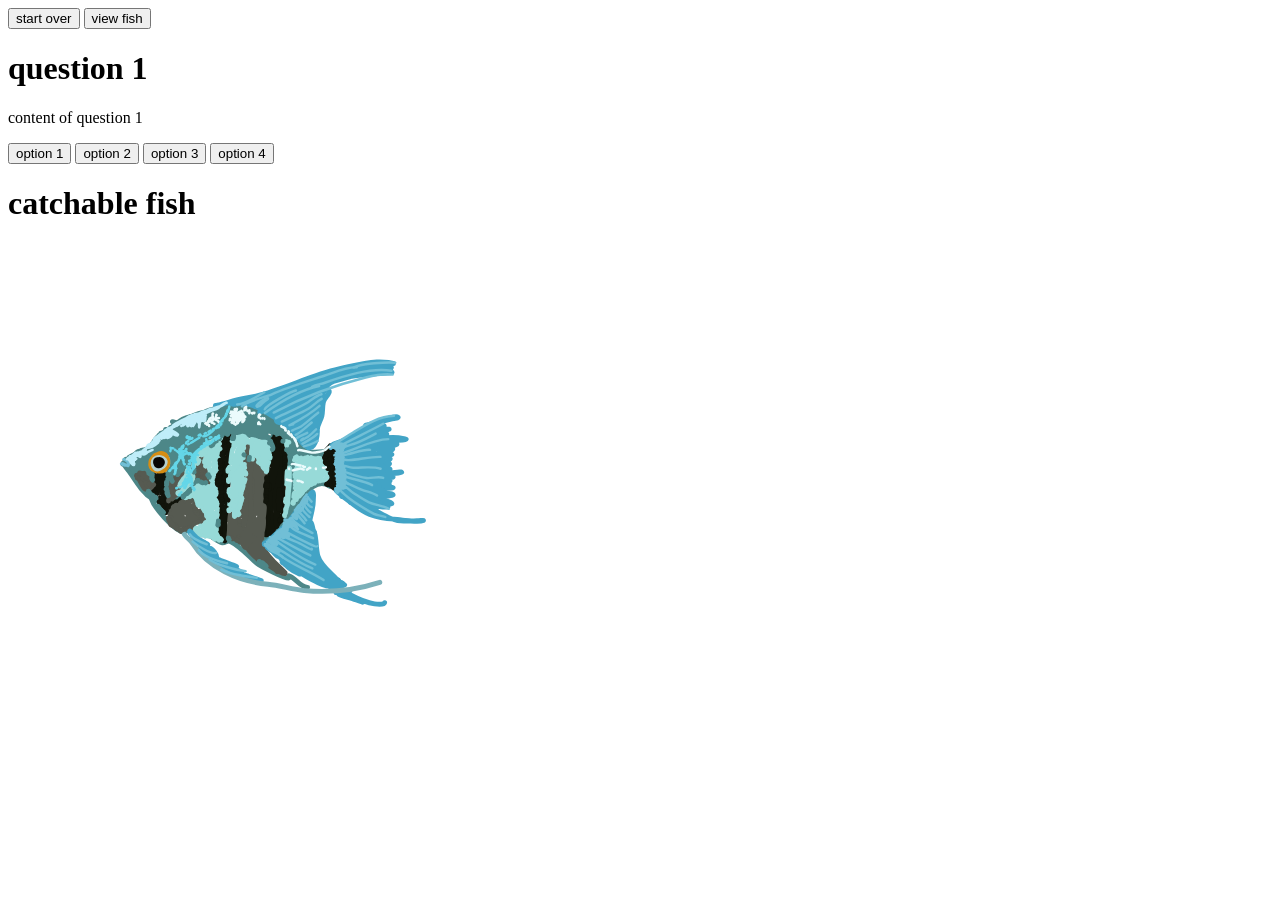
==== questions/q1.html @ 26abf4ce "preliminary working version of quiz pages" ====
<!doctype html>
<html lang="en">

<!--
WRITTEN BY: jennie simonson
EMAIL: jennie.simonson2@gmail.com
-->

<head>
  <meta charset="utf-8">
  <meta name="author" content="Jennie Simonson">
  <meta name="description" content="home page of vday project">
  <link rel="stylesheet" href="style.css">
  <meta name="viewport" content="width=device-width, initial-scale=1.0">
  <script src="../js/fishData.js"></script>
   <!-- you would also link to Bootstrap here! -->
  <title>gunnar</title>
</head>

<body data-correct = 'a' data-fish = "angelfish">

  <nav class="navbar">
    <div id="restart">
        <button id="start-over">start over</button>
        <button onclick="saveCurrentQuestion(); window.location.href='../tank/fish_tank.html';">view fish</button>
    </div>  
  </nav>
  <div class="question_box">
    <h1>question 1</h1>
    <p>content of question 1</p>
    <button data-answer="a" onclick="window.location.href='q2.html';">option 1</button>
    <button data-answer="b">option 2</button>
    <button data-answer="c">option 3</button>
    <button data-answer="d">option 4</button>
    <!-- <ul>
        <li><a href="q2.html">option 1</a></li>
        <li><a>option 2</a></li>
        <li><a>option 3</a></li>
        <li><a>option 4</a></li>
    </ul> -->
  </div>
  <div class="catch">
    <h1>catchable fish</h1>
    <img width="500" height="500" src="..\resources\angelfish.svg"></img>
  </div>
  <script src="../js/app.js" defer></script>
</body>
</html>
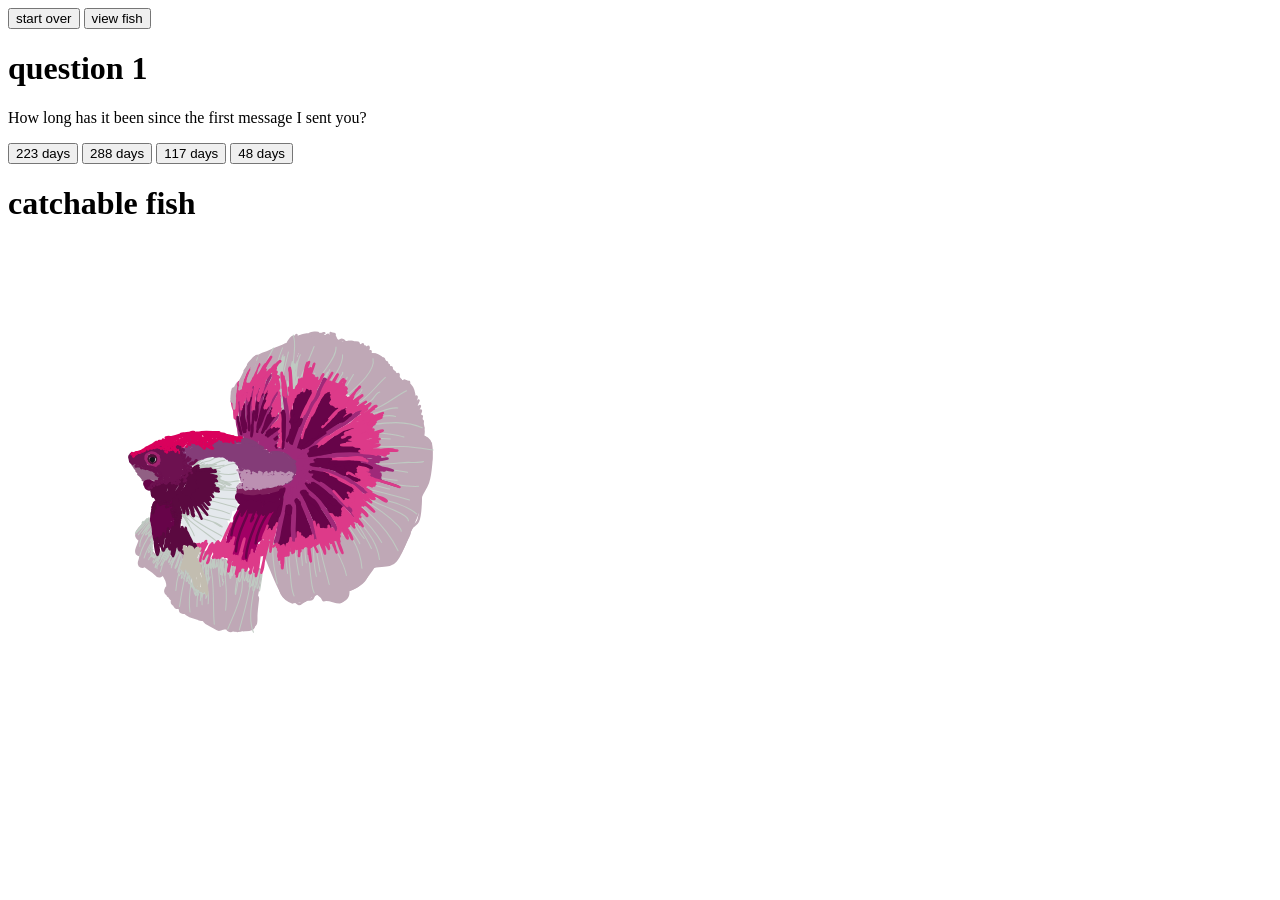
==== commit 1e64d629: "added questions" ====
--- a/questions/q1.html
+++ b/questions/q1.html
@@ -17,7 +17,7 @@
   <title>gunnar</title>
 </head>
 
-<body data-correct = 'a' data-fish = "angelfish">
+<body data-correct = 'a' data-fish = "betta">
 
   <nav class="navbar">
     <div id="restart">
@@ -27,21 +27,16 @@
   </nav>
   <div class="question_box">
     <h1>question 1</h1>
-    <p>content of question 1</p>
-    <button data-answer="a" onclick="window.location.href='q2.html';">option 1</button>
-    <button data-answer="b">option 2</button>
-    <button data-answer="c">option 3</button>
-    <button data-answer="d">option 4</button>
-    <!-- <ul>
-        <li><a href="q2.html">option 1</a></li>
-        <li><a>option 2</a></li>
-        <li><a>option 3</a></li>
-        <li><a>option 4</a></li>
-    </ul> -->
+    <p>How long has it been since the first message I sent you?</p>
+    <button data-answer="a" onclick="window.location.href='q2.html';">223 days</button>
+    <button data-answer="b">288 days</button>
+    <button data-answer="c">117 days</button>
+    <button data-answer="d">48 days</button>
+
   </div>
   <div class="catch">
     <h1>catchable fish</h1>
-    <img width="500" height="500" src="..\resources\angelfish.svg"></img>
+    <img width="500" height="500" src="..\resources\betta.svg"></img>
   </div>
   <script src="../js/app.js" defer></script>
 </body>
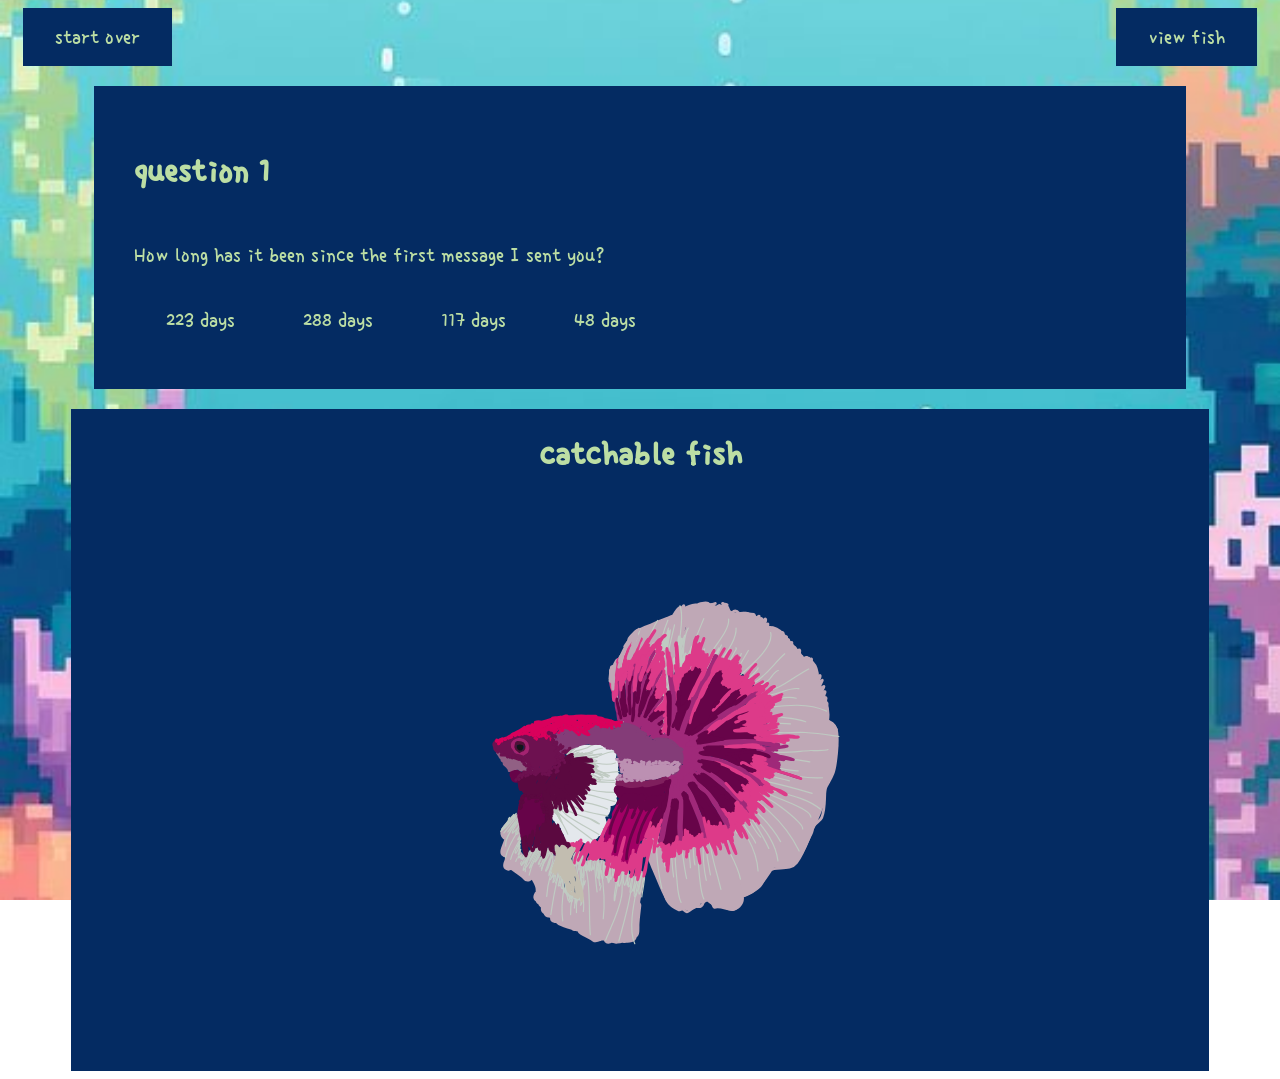
==== commit 899dfcd2: "css styling completed and animation for fish tank completed" ====
--- a/questions/q1.html
+++ b/questions/q1.html
@@ -10,11 +10,10 @@
   <meta charset="utf-8">
   <meta name="author" content="Jennie Simonson">
   <meta name="description" content="home page of vday project">
-  <link rel="stylesheet" href="style.css">
   <meta name="viewport" content="width=device-width, initial-scale=1.0">
   <script src="../js/fishData.js"></script>
-   <!-- you would also link to Bootstrap here! -->
-  <title>gunnar</title>
+  <link rel="stylesheet" href="../style.css">
+  <title>gunnar q1</title>
 </head>
 
 <body data-correct = 'a' data-fish = "betta">
@@ -32,11 +31,10 @@
     <button data-answer="b">288 days</button>
     <button data-answer="c">117 days</button>
     <button data-answer="d">48 days</button>
-
   </div>
   <div class="catch">
     <h1>catchable fish</h1>
-    <img width="500" height="500" src="..\resources\betta.svg"></img>
+    <img src="..\resources\betta.svg"></img>
   </div>
   <script src="../js/app.js" defer></script>
 </body>
--- a/style.css
+++ b/style.css
@@ -0,0 +1,313 @@
+@font-face {
+  font-family: "SingleDay";
+  src: url("fonts/SingleDay-Regular.ttf") format("truetype");
+  font-weight: 400;
+  font-style: normal;
+  font-display: swap;
+}
+
+body {
+    background-image: url("resources/9f99ee32c0e7153e31b110bfcc7be877.jpg");
+    background-size: cover;
+    background-attachment: fixed;
+    background-position: center;
+}
+
+h1 {
+    font-size: 36px;
+    font-family: "SingleDay", cursive;
+    color: #bcdea4;
+    background-color: #042b62;
+    display: inline-block;
+}
+
+p {
+    font-size: 22px;
+    font-family: "SingleDay", cursive;
+}
+
+li {
+    font-size: 22px;
+    font-family: "SingleDay", cursive;   
+}
+
+button{
+    background-color: #042b62;
+    border: none;
+    padding: 15px 32px;
+    text-align: center;
+    text-decoration: none;
+    display: inline-block;
+    font-size: 22px;
+    color: #bcdea4;
+    font-family: "SingleDay", cursive;
+}
+
+.navbar{
+    position: sticky;
+    font-family: "SingleDay", cursive;
+    display: flex;
+    justify-content: space-between;
+    align-items: center;
+    padding: 0 15px;
+}
+
+#main_note {
+    font-family: "SingleDay", cursive;
+    background-color: #042b62;
+    color: #bcdea4;
+    padding: 15px 15px;
+    margin: 15px;
+}
+
+#restart {
+    width: 100%;
+    display: flex;
+    justify-content: space-between;
+    align-items: center;
+}
+
+#start {
+    display: flex;
+    justify-content: flex-end;
+    padding: 15px;
+}
+
+.question_box {
+    font-family: "SingleDay", cursive;
+    background-color: #042b62;
+    color: #bcdea4;
+    padding: 40px;
+    margin: 20px;
+    width: 80%;
+    margin-left: auto;
+    margin-right: auto;
+}
+
+.catch {
+    background-color: #042b62;
+    color: #bcdea4;
+    display: flex;
+    justify-content: center;
+    align-items: center;
+    flex-direction: column;
+    width: 90%;
+    margin-left: auto;
+    margin-right: auto;
+}
+
+img {
+    max-width: 50%;
+    height: auto;
+    display: block;
+}
+
+#fish-tank {
+    background: linear-gradient(180deg, #0a4a8a 0%, #042b62 50%, #1a5fa8 100%);
+    border: 8px solid #8b7355;
+    border-radius: 10px;
+    padding: 20px;
+    margin: 20px auto;
+    width: 85%;
+    height: 400px;
+    position: relative;
+    overflow: hidden;
+    box-shadow: inset 0 0 20px rgba(0, 0, 0, 0.5), 0 8px 16px rgba(0, 0, 0, 0.3);
+}
+
+#fish-tank::before {
+    content: '';
+    position: absolute;
+    top: 0;
+    left: 0;
+    right: 0;
+    bottom: 0;
+    background: 
+        radial-gradient(circle at 20% 30%, rgba(255, 255, 255, 0.1) 0%, transparent 50%),
+        radial-gradient(circle at 80% 70%, rgba(255, 255, 255, 0.05) 0%, transparent 50%);
+    pointer-events: none;
+    z-index: 1;
+}
+
+.fish {
+    position: absolute;
+    width: 80px;
+    height: 80px;
+    object-fit: contain;
+    animation: swim 8s infinite linear;
+    z-index: 2;
+}
+
+@keyframes swim {
+    0% {
+        left: -100px;
+        transform: scaleX(1);
+    }
+    100% {
+        left: 100%;
+        transform: scaleX(1);
+    }
+}
+
+.fish:nth-child(1) {
+    animation: swim 10s infinite linear;
+    animation-delay: 0s;
+    top: 20%;
+}
+
+.fish:nth-child(2) {
+    animation: swim 12s infinite linear;
+    animation-delay: 1s;
+    top: 40%;
+    animation-direction: reverse;
+    transform: scaleX(-1);
+}
+
+.fish:nth-child(3) {
+    animation: swim 9s infinite linear;
+    animation-delay: 2s;
+    top: 60%;
+}
+
+.fish:nth-child(4) {
+    animation: swim 11s infinite linear;
+    animation-delay: 0.5s;
+    top: 30%;
+    animation-direction: reverse;
+    transform: scaleX(-1);
+}
+
+.fish:nth-child(5) {
+    animation: swim 13s infinite linear;
+    animation-delay: 1.5s;
+    top: 70%;
+}
+
+.fish:nth-child(6) {
+    animation: swim 10.5s infinite linear;
+    animation-delay: 3s;
+    top: 25%;
+    animation-direction: reverse;
+    transform: scaleX(-1);
+}
+
+.fish:nth-child(7) {
+    animation: swim 12.5s infinite linear;
+    animation-delay: 2.5s;
+    top: 75%;
+}
+
+.fish:nth-child(8) {
+    animation: swim 11.5s infinite linear;
+    animation-delay: 4s;
+    top: 45%;
+    animation-direction: reverse;
+    transform: scaleX(-1);
+}
+
+.fish:nth-child(9) {
+    animation: swim 9.5s infinite linear;
+    animation-delay: 1.5s;
+    top: 65%;
+}
+
+.fish:nth-child(10) {
+    animation: swim 10s infinite linear;
+    animation-delay: 5s;
+    top: 35%;
+    animation-direction: reverse;
+    transform: scaleX(-1);
+}
+
+.fish:nth-child(11) {
+    animation: swim 12s infinite linear;
+    animation-delay: 3.5s;
+    top: 55%;
+}
+
+/* Fish Collection Page Styles */
+#fish-collection {
+    padding: 20px;
+    margin: 20px auto;
+    width: 85%;
+    background-color: rgba(4, 43, 98, 0.8);
+    border-radius: 10px;
+}
+
+#fish-collection h1 {
+    margin-left: 0;
+    margin-top: 0;
+}
+
+#fish-grid {
+    display: grid;
+    grid-template-columns: repeat(auto-fit, minmax(150px, 1fr));
+    gap: 20px;
+    margin-top: 20px;
+}
+
+.fish-card {
+    display: flex;
+    flex-direction: column;
+    align-items: center;
+    justify-content: center;
+    padding: 15px;
+    background-color: #042b62;
+    border-radius: 8px;
+    border: 2px solid #bcdea4;
+}
+
+.fish-card img {
+    width: 120px;
+    height: 120px;
+    object-fit: contain;
+    margin-bottom: 10px;
+    max-width: 100%;
+}
+
+.fish-locked {
+    filter: grayscale(100%) opacity(0.5) blur(5px);
+}
+
+.fish-unlocked {
+    filter: grayscale(0%);
+}
+
+.fish-label {
+    font-family: "SingleDay", cursive;
+    color: #bcdea4;
+    font-size: 16px;
+    text-align: center;
+    margin: 0;
+}
+
+/* Special Fish Section */
+#special-fish-section {
+    padding: 20px;
+    margin: 30px auto;
+    width: 85%;
+    background-color: rgba(4, 43, 98, 0.8);
+    border-radius: 10px;
+}
+
+#special-fish-section h1 {
+    margin-left: 0;
+    margin-top: 0;
+}
+
+#special-fish-grid {
+    display: grid;
+    grid-template-columns: repeat(auto-fit, minmax(150px, 1fr));
+    gap: 20px;
+    margin-top: 20px;
+}
+
+.fish-card.special {
+    border: 3px solid #ffd700;
+    background: linear-gradient(135deg, #042b62 0%, #1a4a8a 100%);
+}
+
+.fish-card.special img {
+    width: 180px;
+    height: 180px;
+}
